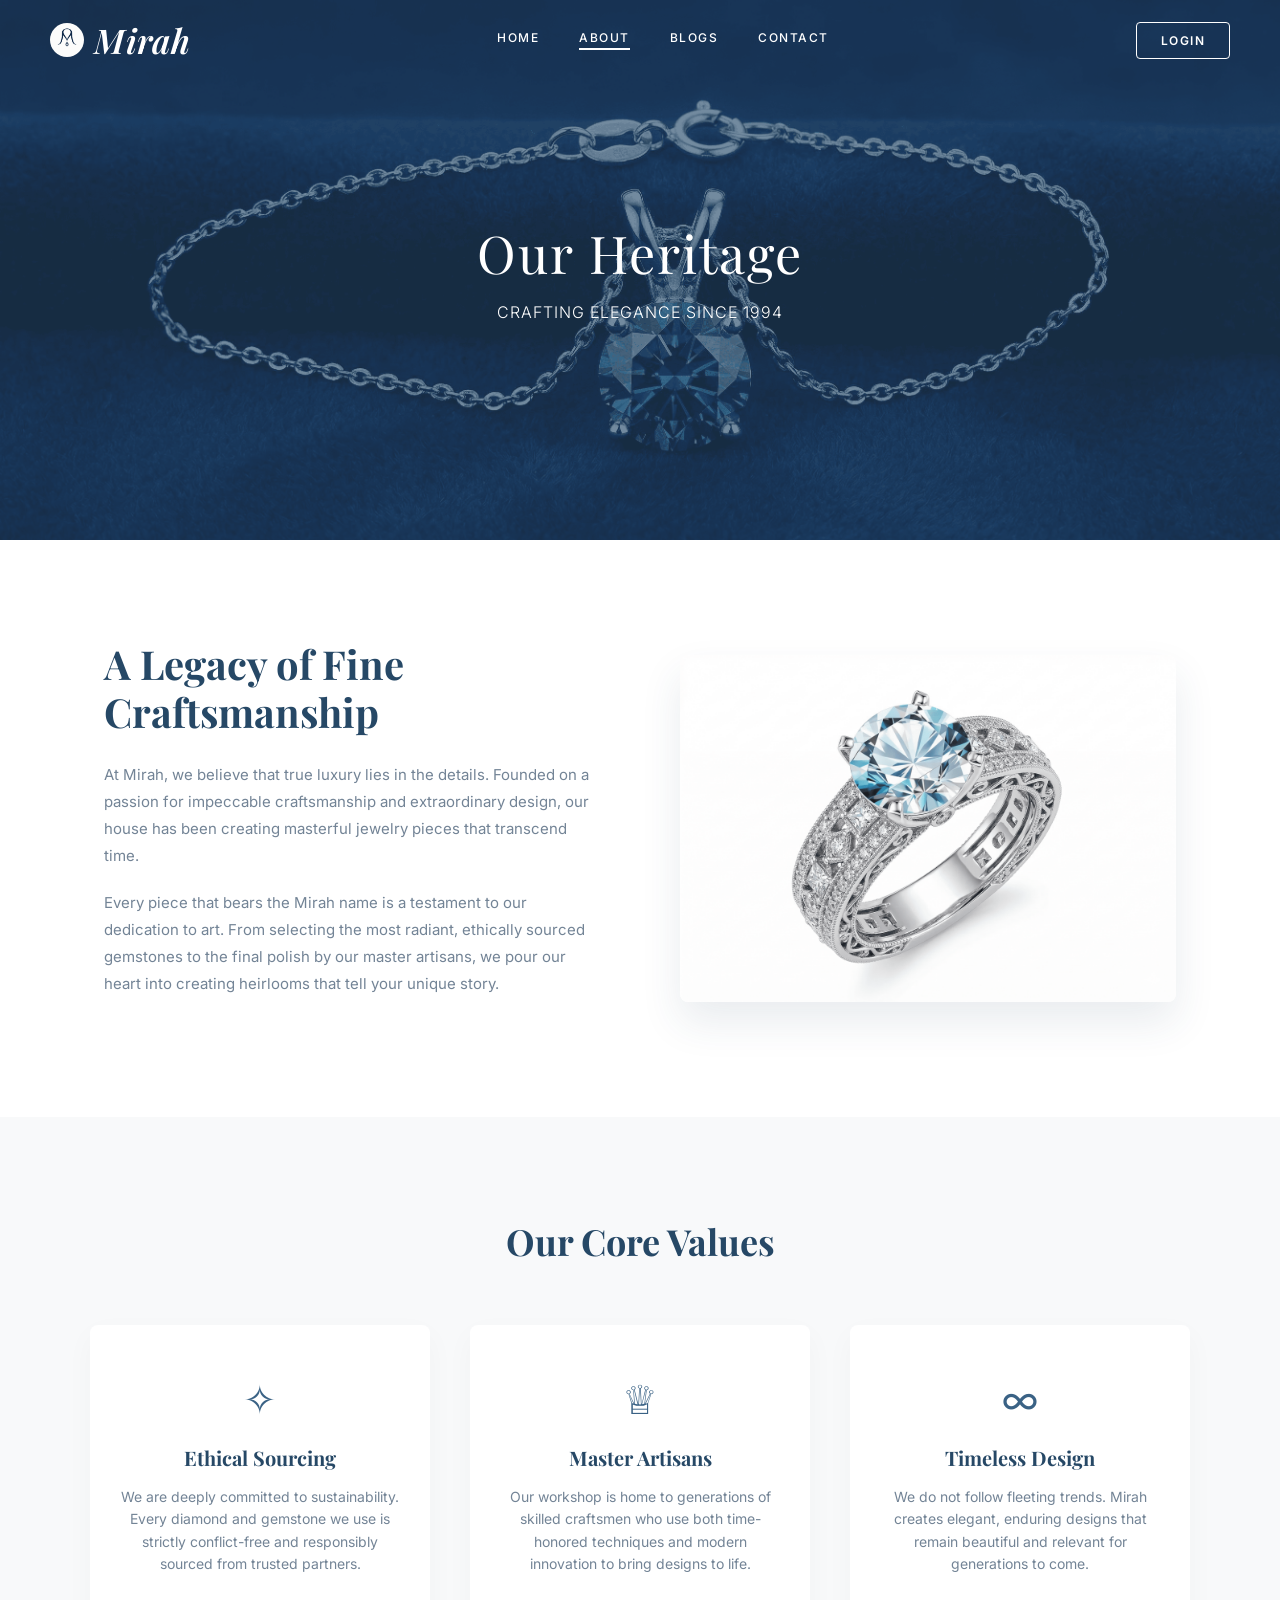
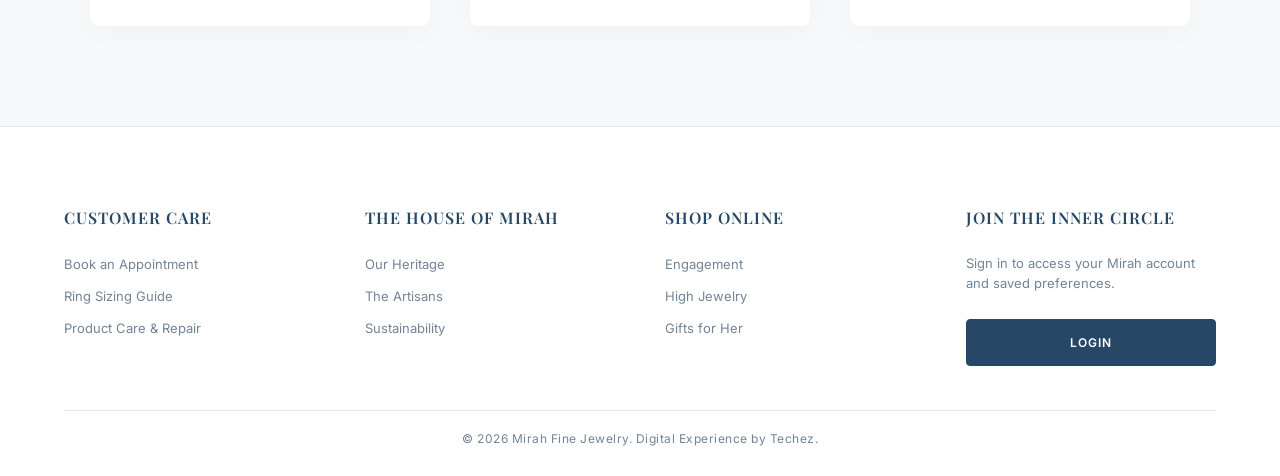
==== about.html @ d0717121 "Add files via upload" ====
<!DOCTYPE html>
<html lang="hi">
<head>
    <meta charset="UTF-8">
    <meta name="viewport" content="width=device-width, initial-scale=1.0">
    <title>About Us - Mirah Fine Jewelry</title>
    <link href="https://fonts.googleapis.com/css2?family=Playfair+Display:ital,wght@0,400;0,600;1,400;1,600&family=Inter:wght@300;400;500;600&display=swap" rel="stylesheet">
    <style>
        :root {
            --navy-blue: #264866;
            --navy-light: #3a6285; 
            --off-white: #F8F9FA;
            --pure-white: #FFFFFF;
            --text-main: #333333;
            --text-muted: #738496;
            --border-light: #E2E8F0;
            --transition-smooth: all 0.4s cubic-bezier(0.25, 1, 0.5, 1);
        }

        * { margin: 0; padding: 0; box-sizing: border-box; }
        body { font-family: 'Inter', sans-serif; background-color: var(--pure-white); color: var(--text-main); overflow-x: hidden; scroll-behavior: smooth; }
        h1, h2, h3, h4, .logo { font-family: 'Playfair Display', serif; }

        /* --- Navbar (Same as Home) --- */
        .navbar { position: absolute; top: 0; left: 0; width: 100%; padding: 15px 50px; display: flex; justify-content: space-between; align-items: center; z-index: 1000; background: transparent; color: var(--pure-white); transition: var(--transition-smooth); border-bottom: 1px solid transparent; }
        .navbar.scrolled { position: fixed; background: rgba(255, 255, 255, 0.98); color: var(--navy-blue); padding: 8px 50px; box-shadow: 0 4px 30px rgba(0, 0, 0, 0.05); backdrop-filter: blur(10px); }
        .logo { font-size: 34px; font-weight: 600; font-style: italic; letter-spacing: 0.5px; text-decoration: none; color: inherit; transition: color 0.3s; display: inline-flex; align-items: center; gap: 10px; }
        .logo-mark { width: 34px; height: 34px; object-fit: cover; border-radius: 50%; }
        .nav-links { display: flex; gap: 40px; align-items: center; }
        .nav-item { position: relative; padding: 15px 0; perspective: 1000px; }
        .nav-item > a { text-decoration: none; color: inherit; font-size: 12px; font-weight: 500; text-transform: uppercase; letter-spacing: 1.5px; display: flex; align-items: center; gap: 6px; position: relative; padding-bottom: 5px; cursor: pointer; transition: color 0.3s; }
        .nav-item > a::after { content: ''; position: absolute; bottom: 0; left: 0; width: 100%; height: 2px; background-color: currentColor; transform: scaleX(0); transform-origin: right; transition: transform 0.4s cubic-bezier(0.86, 0, 0.07, 1); }
        .nav-item:hover > a::after, .nav-item > a.active::after { transform: scaleX(1); transform-origin: left; }
        .nav-icons { display: flex; align-items: center; }
        .login-link {
            text-decoration: none;
            color: inherit;
            font-size: 12px;
            font-weight: 600;
            letter-spacing: 1.5px;
            text-transform: uppercase;
            border: 1px solid currentColor;
            padding: 10px 24px;
            border-radius: 4px;
            position: relative;
            overflow: hidden;
            z-index: 1;
            transition: color 0.25s ease;
        }
        .login-link::before {
            content: '';
            position: absolute;
            inset: 0;
            background: var(--pure-white);
            transform: scaleX(0);
            transform-origin: left;
            transition: transform 0.4s cubic-bezier(0.86, 0, 0.07, 1);
            z-index: -1;
        }
        .navbar.scrolled .login-link::before { background: var(--navy-blue); }
        .login-link:hover { color: var(--navy-blue); }
        .navbar.scrolled .login-link:hover { color: var(--pure-white); }
        .login-link:hover::before { transform: scaleX(1); }

        /* --- Inner Page Hero --- */
        .inner-hero {
            position: relative; width: 100vw; height: 60vh; background-image: url('images/hero-one.png');
            background-size: cover; background-position: center; display: flex; align-items: center; justify-content: center; text-align: center;
        }
        .inner-hero::after { content: ''; position: absolute; inset: 0; background: rgba(38, 72, 102, 0.6); z-index: 1; }
        .hero-text { position: relative; z-index: 2; color: #fff; animation: fadeUp 1s ease forwards; }
        .hero-text h1 { font-size: 52px; font-weight: 400; margin-bottom: 15px; letter-spacing: 2px; }
        .hero-text p { font-size: 16px; font-weight: 300; letter-spacing: 1px; text-transform: uppercase; }

        @keyframes fadeUp { from { opacity: 0; transform: translateY(20px); } to { opacity: 1; transform: translateY(0); } }

        /* --- About Content Section --- */
        .about-section { padding: 100px 5vw; background: var(--pure-white); display: flex; align-items: center; gap: 80px; max-width: 1200px; margin: 0 auto; }
        .about-image { flex: 1; position: relative; border-radius: 8px; overflow: hidden; box-shadow: 0 20px 40px rgba(38, 72, 102, 0.1); }
        .about-image img { width: 100%; height: auto; display: block; transition: transform 0.6s ease; }
        .about-image:hover img { transform: scale(1.05); }
        .about-text { flex: 1; }
        .about-text h2 { font-size: 40px; color: var(--navy-blue); margin-bottom: 25px; line-height: 1.2; }
        .about-text p { font-size: 15px; color: var(--text-muted); line-height: 1.8; margin-bottom: 20px; }

        /* --- Values Section --- */
        .values-section { background: var(--off-white); padding: 100px 5vw; text-align: center; }
        .values-section h2 { font-size: 36px; color: var(--navy-blue); margin-bottom: 60px; }
        .values-grid { display: grid; grid-template-columns: repeat(3, 1fr); gap: 40px; max-width: 1100px; margin: 0 auto; }
        .value-card { background: var(--pure-white); padding: 50px 30px; border-radius: 8px; box-shadow: 0 10px 30px rgba(0,0,0,0.03); transition: transform 0.3s; }
        .value-card:hover { transform: translateY(-10px); }
        .value-card h3 { font-size: 20px; color: var(--navy-blue); margin-bottom: 15px; }
        .value-card p { font-size: 14px; color: var(--text-muted); line-height: 1.6; }
        .value-icon { font-size: 40px; color: var(--navy-light); margin-bottom: 20px; }

        /* --- Footer (Same as Home) --- */
        .footer { background-color: var(--pure-white); padding: 80px 5vw 30px 5vw; color: var(--text-main); border-top: 1px solid var(--border-light); }
        .footer-inner { max-width: 1200px; margin: 0 auto; }
        .footer-grid { display: grid; grid-template-columns: repeat(4, 1fr); grid-gap: 50px; margin-bottom: 40px; }
        .footer-column h4 { font-size: 16px; font-weight: 600; margin-bottom: 25px; letter-spacing: 1px; text-transform: uppercase; color: var(--navy-blue); }
        .footer-column ul { list-style: none; }
        .footer-column ul li { margin-bottom: 12px; }
        .footer-column ul li a { text-decoration: none; color: var(--text-muted); font-size: 13px; transition: var(--transition-smooth); display: inline-block; }
        .footer-column ul li a:hover { color: var(--navy-blue); transform: translateX(5px); }
        .footer-column p { font-size: 13px; color: var(--text-muted); line-height: 1.6; margin-bottom: 25px; }
        .footer-login-btn {
            width: 100%;
            display: inline-block;
            text-align: center;
            text-decoration: none;
            color: var(--pure-white);
            background: var(--navy-blue);
            border: 1px solid var(--navy-blue);
            border-radius: 4px;
            padding: 15px;
            font-weight: 600;
            text-transform: uppercase;
            font-size: 12px;
            letter-spacing: 1px;
            position: relative;
            overflow: hidden;
            z-index: 1;
            transition: color 0.25s ease;
        }
        .footer-login-btn::before {
            content: '';
            position: absolute;
            inset: 0;
            background: var(--navy-light);
            transform: scaleX(0);
            transform-origin: left;
            transition: transform 0.4s cubic-bezier(0.86, 0, 0.07, 1);
            z-index: -1;
        }
        .footer-login-btn:hover::before { transform: scaleX(1); }
        .footer-bottom { text-align: center; margin-top: 40px; padding-top: 20px; border-top: 1px solid var(--border-light); font-size: 12px; color: var(--text-muted); letter-spacing: 0.5px; }
    </style>
</head>
<body>

    <header class="navbar" id="main-nav">
        <a href="index.html" class="logo"><img src="images/mirah-logo.png" alt="Mirah Logo" class="logo-mark"><span>Mirah</span></a>
        <nav class="nav-links">
            <div class="nav-item"><a href="index.html">HOME</a></div>
            <div class="nav-item"><a href="about.html" class="active">ABOUT</a></div>
            <div class="nav-item"><a href="blogs.html">BLOGS</a></div>
            <div class="nav-item"><a href="contact.html">CONTACT</a></div>
        </nav>
        <div class="nav-icons">
            <a href="#" class="login-link">Login</a>
        </div>
    </header>

    <div class="inner-hero">
        <div class="hero-text">
            <h1>Our Heritage</h1>
            <p>Crafting Elegance Since 1994</p>
        </div>
    </div>

    <section class="about-section">
        <div class="about-text">
            <h2>A Legacy of Fine Craftsmanship</h2>
            <p>At Mirah, we believe that true luxury lies in the details. Founded on a passion for impeccable craftsmanship and extraordinary design, our house has been creating masterful jewelry pieces that transcend time.</p>
            <p>Every piece that bears the Mirah name is a testament to our dedication to art. From selecting the most radiant, ethically sourced gemstones to the final polish by our master artisans, we pour our heart into creating heirlooms that tell your unique story.</p>
        </div>
        <div class="about-image">
            <img src="images/three.png" alt="Craftsman working on jewelry">
        </div>
    </section>

    <section class="values-section">
        <h2>Our Core Values</h2>
        <div class="values-grid">
            <div class="value-card">
                <div class="value-icon">✧</div>
                <h3>Ethical Sourcing</h3>
                <p>We are deeply committed to sustainability. Every diamond and gemstone we use is strictly conflict-free and responsibly sourced from trusted partners.</p>
            </div>
            <div class="value-card">
                <div class="value-icon">♕</div>
                <h3>Master Artisans</h3>
                <p>Our workshop is home to generations of skilled craftsmen who use both time-honored techniques and modern innovation to bring designs to life.</p>
            </div>
            <div class="value-card">
                <div class="value-icon">∞</div>
                <h3>Timeless Design</h3>
                <p>We do not follow fleeting trends. Mirah creates elegant, enduring designs that remain beautiful and relevant for generations to come.</p>
            </div>
        </div>
    </section>

    <footer class="footer">
        <div class="footer-inner">
            <div class="footer-grid">
                <div class="footer-column">
                    <h4>CUSTOMER CARE</h4>
                    <ul>
                        <li><a href="#">Book an Appointment</a></li>
                        <li><a href="#">Ring Sizing Guide</a></li>
                        <li><a href="#">Product Care & Repair</a></li>
                    </ul>
                </div>
                <div class="footer-column">
                    <h4>THE HOUSE OF MIRAH</h4>
                    <ul>
                        <li><a href="#">Our Heritage</a></li>
                        <li><a href="#">The Artisans</a></li>
                        <li><a href="#">Sustainability</a></li>
                    </ul>
                </div>
                <div class="footer-column">
                    <h4>SHOP ONLINE</h4>
                    <ul>
                        <li><a href="#">Engagement</a></li>
                        <li><a href="#">High Jewelry</a></li>
                        <li><a href="#">Gifts for Her</a></li>
                    </ul>
                </div>
                <div class="footer-column">
                    <h4>JOIN THE INNER CIRCLE</h4>
                    <p>Sign in to access your Mirah account and saved preferences.</p>
                    <a href="#" class="footer-login-btn">Login</a>
                </div>
            </div>
            <div class="footer-bottom">
                &copy; 2026 Mirah Fine Jewelry. Digital Experience by Techez.
            </div>
        </div>
    </footer>

    <script>
        window.addEventListener('scroll', () => {
            const nav = document.getElementById('main-nav');
            if (window.scrollY > 50) { nav.classList.add('scrolled'); } 
            else { nav.classList.remove('scrolled'); }
        });
    </script>
</body>
</html>
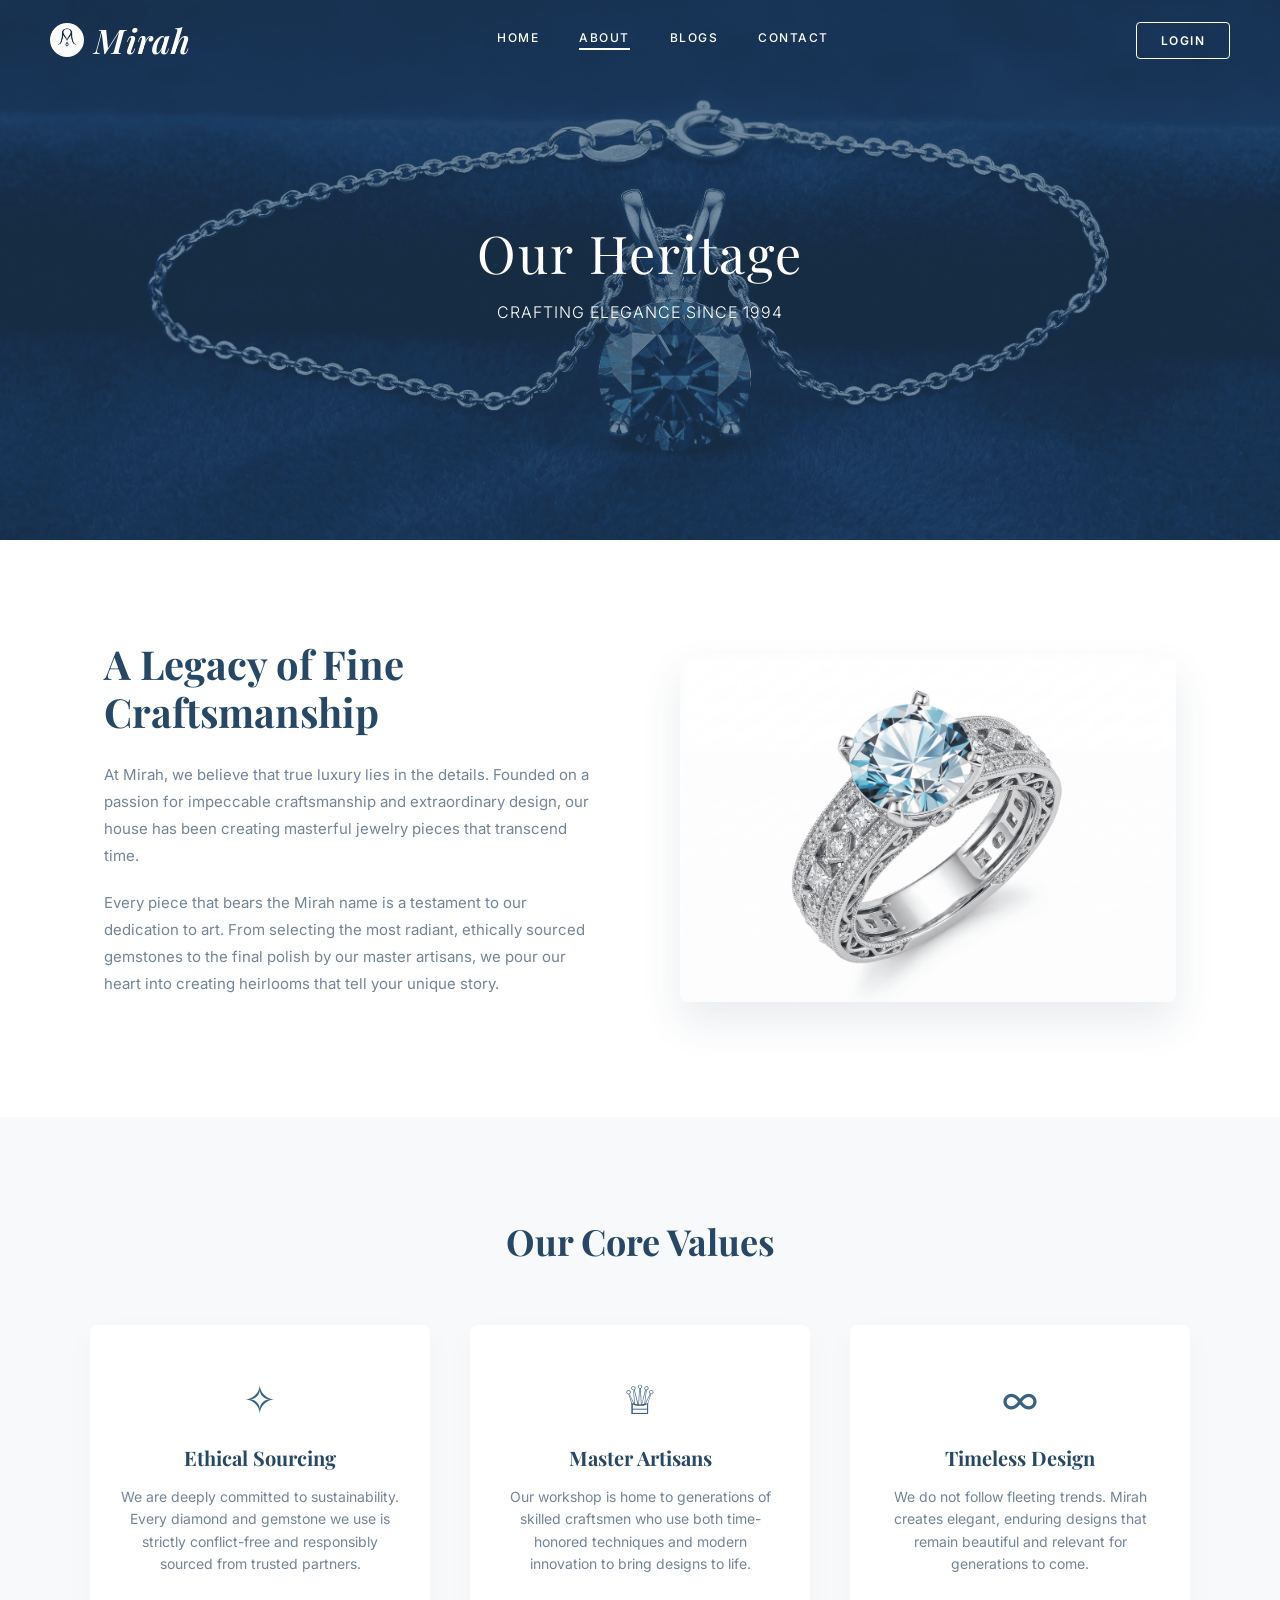
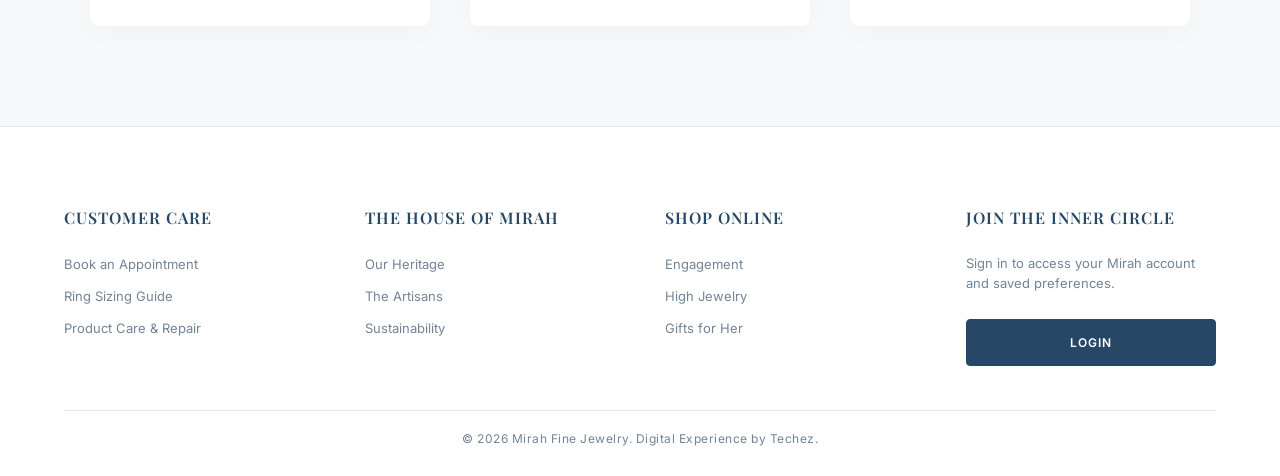
==== commit 6da11268: "Refactor about.html for improved structure and styling" ====
--- a/about.html
+++ b/about.html
@@ -24,43 +24,57 @@
         /* --- Navbar (Same as Home) --- */
         .navbar { position: absolute; top: 0; left: 0; width: 100%; padding: 15px 50px; display: flex; justify-content: space-between; align-items: center; z-index: 1000; background: transparent; color: var(--pure-white); transition: var(--transition-smooth); border-bottom: 1px solid transparent; }
         .navbar.scrolled { position: fixed; background: rgba(255, 255, 255, 0.98); color: var(--navy-blue); padding: 8px 50px; box-shadow: 0 4px 30px rgba(0, 0, 0, 0.05); backdrop-filter: blur(10px); }
-        .logo { font-size: 34px; font-weight: 600; font-style: italic; letter-spacing: 0.5px; text-decoration: none; color: inherit; transition: color 0.3s; display: inline-flex; align-items: center; gap: 10px; }
-        .logo-mark { width: 34px; height: 34px; object-fit: cover; border-radius: 50%; }
+        .logo { font-size: 34px; font-weight: 600; font-style: italic; letter-spacing: 0.5px; text-decoration: none; color: inherit; transition: color 0.3s; display: inline-flex; align-items: center; gap: 10px; }
+        .logo-mark { width: 34px; height: 34px; object-fit: cover; border-radius: 50%; }
         .nav-links { display: flex; gap: 40px; align-items: center; }
         .nav-item { position: relative; padding: 15px 0; perspective: 1000px; }
         .nav-item > a { text-decoration: none; color: inherit; font-size: 12px; font-weight: 500; text-transform: uppercase; letter-spacing: 1.5px; display: flex; align-items: center; gap: 6px; position: relative; padding-bottom: 5px; cursor: pointer; transition: color 0.3s; }
         .nav-item > a::after { content: ''; position: absolute; bottom: 0; left: 0; width: 100%; height: 2px; background-color: currentColor; transform: scaleX(0); transform-origin: right; transition: transform 0.4s cubic-bezier(0.86, 0, 0.07, 1); }
         .nav-item:hover > a::after, .nav-item > a.active::after { transform: scaleX(1); transform-origin: left; }
-        .nav-icons { display: flex; align-items: center; }
-        .login-link {
-            text-decoration: none;
-            color: inherit;
-            font-size: 12px;
-            font-weight: 600;
-            letter-spacing: 1.5px;
-            text-transform: uppercase;
-            border: 1px solid currentColor;
-            padding: 10px 24px;
-            border-radius: 4px;
-            position: relative;
-            overflow: hidden;
-            z-index: 1;
-            transition: color 0.25s ease;
-        }
-        .login-link::before {
-            content: '';
-            position: absolute;
-            inset: 0;
-            background: var(--pure-white);
-            transform: scaleX(0);
-            transform-origin: left;
-            transition: transform 0.4s cubic-bezier(0.86, 0, 0.07, 1);
-            z-index: -1;
-        }
-        .navbar.scrolled .login-link::before { background: var(--navy-blue); }
-        .login-link:hover { color: var(--navy-blue); }
-        .navbar.scrolled .login-link:hover { color: var(--pure-white); }
-        .login-link:hover::before { transform: scaleX(1); }
+        .nav-icons { display: flex; align-items: center; }
+        .menu-toggle {
+            display: none;
+            border: 1px solid currentColor;
+            background: transparent;
+            color: inherit;
+            width: 46px;
+            height: 46px;
+            border-radius: 50%;
+            align-items: center;
+            justify-content: center;
+            cursor: pointer;
+            transition: var(--transition-smooth);
+        }
+        .menu-toggle svg { width: 20px; height: 20px; }
+        .login-link {
+            text-decoration: none;
+            color: inherit;
+            font-size: 12px;
+            font-weight: 600;
+            letter-spacing: 1.5px;
+            text-transform: uppercase;
+            border: 1px solid currentColor;
+            padding: 10px 24px;
+            border-radius: 4px;
+            position: relative;
+            overflow: hidden;
+            z-index: 1;
+            transition: color 0.25s ease;
+        }
+        .login-link::before {
+            content: '';
+            position: absolute;
+            inset: 0;
+            background: var(--pure-white);
+            transform: scaleX(0);
+            transform-origin: left;
+            transition: transform 0.4s cubic-bezier(0.86, 0, 0.07, 1);
+            z-index: -1;
+        }
+        .navbar.scrolled .login-link::before { background: var(--navy-blue); }
+        .login-link:hover { color: var(--navy-blue); }
+        .navbar.scrolled .login-link:hover { color: var(--pure-white); }
+        .login-link:hover::before { transform: scaleX(1); }
 
         /* --- Inner Page Hero --- */
         .inner-hero {
@@ -103,44 +117,121 @@
         .footer-column ul li a { text-decoration: none; color: var(--text-muted); font-size: 13px; transition: var(--transition-smooth); display: inline-block; }
         .footer-column ul li a:hover { color: var(--navy-blue); transform: translateX(5px); }
         .footer-column p { font-size: 13px; color: var(--text-muted); line-height: 1.6; margin-bottom: 25px; }
-        .footer-login-btn {
-            width: 100%;
-            display: inline-block;
-            text-align: center;
-            text-decoration: none;
-            color: var(--pure-white);
-            background: var(--navy-blue);
-            border: 1px solid var(--navy-blue);
-            border-radius: 4px;
-            padding: 15px;
-            font-weight: 600;
-            text-transform: uppercase;
-            font-size: 12px;
-            letter-spacing: 1px;
-            position: relative;
-            overflow: hidden;
-            z-index: 1;
-            transition: color 0.25s ease;
-        }
-        .footer-login-btn::before {
-            content: '';
-            position: absolute;
-            inset: 0;
-            background: var(--navy-light);
-            transform: scaleX(0);
-            transform-origin: left;
-            transition: transform 0.4s cubic-bezier(0.86, 0, 0.07, 1);
-            z-index: -1;
-        }
-        .footer-login-btn:hover::before { transform: scaleX(1); }
-        .footer-bottom { text-align: center; margin-top: 40px; padding-top: 20px; border-top: 1px solid var(--border-light); font-size: 12px; color: var(--text-muted); letter-spacing: 0.5px; }
+        .footer-login-btn {
+            width: 100%;
+            display: inline-block;
+            text-align: center;
+            text-decoration: none;
+            color: var(--pure-white);
+            background: var(--navy-blue);
+            border: 1px solid var(--navy-blue);
+            border-radius: 4px;
+            padding: 15px;
+            font-weight: 600;
+            text-transform: uppercase;
+            font-size: 12px;
+            letter-spacing: 1px;
+            position: relative;
+            overflow: hidden;
+            z-index: 1;
+            transition: color 0.25s ease;
+        }
+        .footer-login-btn::before {
+            content: '';
+            position: absolute;
+            inset: 0;
+            background: var(--navy-light);
+            transform: scaleX(0);
+            transform-origin: left;
+            transition: transform 0.4s cubic-bezier(0.86, 0, 0.07, 1);
+            z-index: -1;
+        }
+        .footer-login-btn:hover::before { transform: scaleX(1); }
+        .footer-bottom { text-align: center; margin-top: 40px; padding-top: 20px; border-top: 1px solid var(--border-light); font-size: 12px; color: var(--text-muted); letter-spacing: 0.5px; }
+
+        @media (max-width: 1080px) {
+            .navbar,
+            .navbar.scrolled { padding-left: 28px; padding-right: 28px; }
+            .nav-links { gap: 24px; }
+            .about-section { gap: 48px; }
+            .values-grid { grid-template-columns: repeat(2, 1fr); }
+            .footer-grid { grid-template-columns: repeat(2, 1fr); gap: 35px; }
+        }
+
+        @media (max-width: 820px) {
+            body.menu-open { overflow: hidden; }
+            .navbar,
+            .navbar.scrolled { padding: 18px 20px; }
+            .logo { font-size: 28px; gap: 8px; }
+            .logo-mark { width: 30px; height: 30px; }
+            .menu-toggle { display: inline-flex; z-index: 1102; }
+            .nav-links {
+                position: fixed;
+                top: 0;
+                right: 0;
+                width: min(320px, 84vw);
+                height: 100vh;
+                padding: 96px 28px 32px;
+                background: rgba(255, 255, 255, 0.98);
+                color: var(--navy-blue);
+                flex-direction: column;
+                align-items: flex-start;
+                justify-content: flex-start;
+                gap: 10px;
+                box-shadow: -20px 0 40px rgba(0, 0, 0, 0.08);
+                transform: translateX(100%);
+                transition: transform 0.35s ease;
+                z-index: 1100;
+            }
+            .nav-links.open { transform: translateX(0); }
+            .nav-item { width: 100%; padding: 0; }
+            .nav-item > a { width: 100%; padding: 14px 0; font-size: 13px; }
+            .nav-icons { margin-left: auto; margin-right: 12px; }
+            .login-link { padding: 9px 18px; font-size: 11px; letter-spacing: 1.2px; }
+            .inner-hero { height: 48vh; min-height: 340px; padding: 0 20px; }
+            .hero-text h1 { font-size: 40px; }
+            .hero-text p { font-size: 14px; }
+            .about-section,
+            .values-section,
+            .footer { padding-left: 20px; padding-right: 20px; }
+            .about-section {
+                padding-top: 72px;
+                padding-bottom: 72px;
+                flex-direction: column;
+                gap: 32px;
+            }
+            .about-text,
+            .about-image { width: 100%; }
+            .about-text h2,
+            .values-section h2 { font-size: 32px; }
+            .values-section { padding-top: 72px; padding-bottom: 72px; }
+            .values-grid { grid-template-columns: 1fr; gap: 20px; }
+            .value-card { padding: 36px 24px; }
+            .footer { padding-top: 64px; }
+            .footer-grid { grid-template-columns: 1fr; gap: 28px; }
+        }
+
+        @media (max-width: 520px) {
+            .nav-icons { display: none; }
+            .navbar,
+            .navbar.scrolled { padding: 16px; }
+            .hero-text h1 { font-size: 34px; }
+            .hero-text p { font-size: 13px; }
+            .about-text h2,
+            .values-section h2 { font-size: 28px; }
+        }
     </style>
 </head>
 <body>
 
     <header class="navbar" id="main-nav">
-        <a href="index.html" class="logo"><img src="images/mirah-logo.png" alt="Mirah Logo" class="logo-mark"><span>Mirah</span></a>
-        <nav class="nav-links">
+        <a href="index.html" class="logo"><img src="images/mirah-logo.png" alt="Mirah Logo" class="logo-mark"><span>Mirah</span></a>
+        <button class="menu-toggle" id="menuToggle" aria-label="Open navigation menu" aria-expanded="false" aria-controls="primaryNav">
+            <svg viewBox="0 0 24 24" fill="none" stroke="currentColor" stroke-width="2" stroke-linecap="round">
+                <path d="M4 7h16M4 12h16M4 17h16"/>
+            </svg>
+        </button>
+        <nav class="nav-links" id="primaryNav">
             <div class="nav-item"><a href="index.html">HOME</a></div>
             <div class="nav-item"><a href="about.html" class="active">ABOUT</a></div>
             <div class="nav-item"><a href="blogs.html">BLOGS</a></div>
@@ -217,11 +308,11 @@
                         <li><a href="#">Gifts for Her</a></li>
                     </ul>
                 </div>
-                <div class="footer-column">
-                    <h4>JOIN THE INNER CIRCLE</h4>
-                    <p>Sign in to access your Mirah account and saved preferences.</p>
-                    <a href="#" class="footer-login-btn">Login</a>
-                </div>
+                <div class="footer-column">
+                    <h4>JOIN THE INNER CIRCLE</h4>
+                    <p>Sign in to access your Mirah account and saved preferences.</p>
+                    <a href="#" class="footer-login-btn">Login</a>
+                </div>
             </div>
             <div class="footer-bottom">
                 &copy; 2026 Mirah Fine Jewelry. Digital Experience by Techez.
@@ -235,6 +326,30 @@
             if (window.scrollY > 50) { nav.classList.add('scrolled'); } 
             else { nav.classList.remove('scrolled'); }
         });
+
+        const menuToggle = document.getElementById('menuToggle');
+        const primaryNav = document.getElementById('primaryNav');
+        const navLinks = primaryNav.querySelectorAll('a');
+
+        function setMenuState(isOpen) {
+            primaryNav.classList.toggle('open', isOpen);
+            document.body.classList.toggle('menu-open', isOpen);
+            menuToggle.setAttribute('aria-expanded', String(isOpen));
+            menuToggle.setAttribute('aria-label', isOpen ? 'Close navigation menu' : 'Open navigation menu');
+        }
+
+        menuToggle.addEventListener('click', () => {
+            const isOpen = !primaryNav.classList.contains('open');
+            setMenuState(isOpen);
+        });
+
+        navLinks.forEach(link => link.addEventListener('click', () => {
+            if (window.innerWidth <= 820) setMenuState(false);
+        }));
+
+        window.addEventListener('resize', () => {
+            if (window.innerWidth > 820) setMenuState(false);
+        });
     </script>
 </body>
-</html>
+</html>
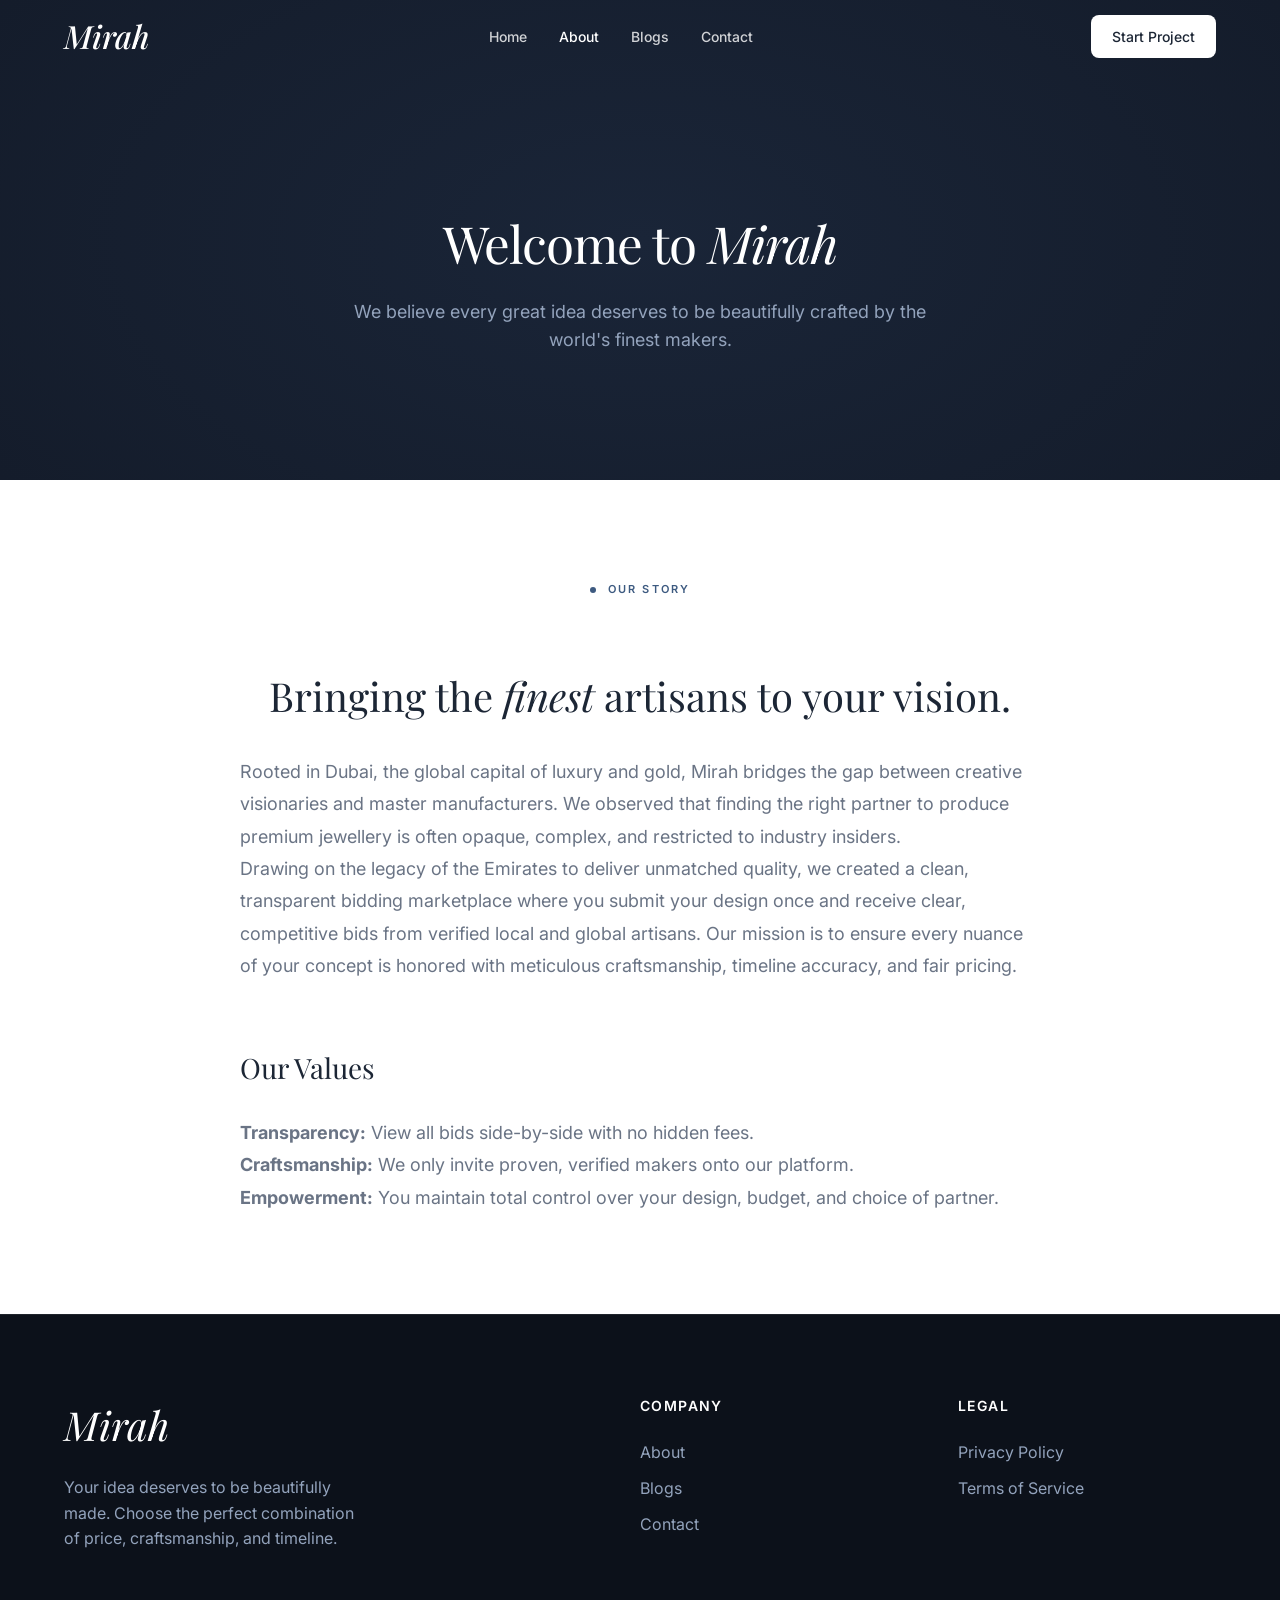
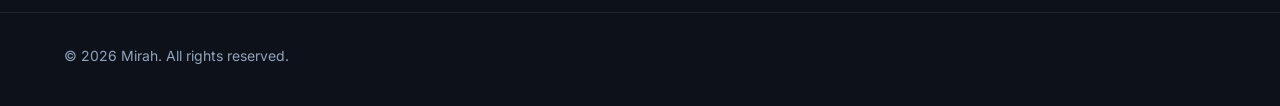
==== commit 2181deb0: "Add files via upload" ====
--- a/about.html
+++ b/about.html
@@ -1,355 +1,90 @@
-<!DOCTYPE html>
-<html lang="hi">
-<head>
-    <meta charset="UTF-8">
-    <meta name="viewport" content="width=device-width, initial-scale=1.0">
-    <title>About Us - Mirah Fine Jewelry</title>
-    <link href="https://fonts.googleapis.com/css2?family=Playfair+Display:ital,wght@0,400;0,600;1,400;1,600&family=Inter:wght@300;400;500;600&display=swap" rel="stylesheet">
-    <style>
-        :root {
-            --navy-blue: #264866;
-            --navy-light: #3a6285; 
-            --off-white: #F8F9FA;
-            --pure-white: #FFFFFF;
-            --text-main: #333333;
-            --text-muted: #738496;
-            --border-light: #E2E8F0;
-            --transition-smooth: all 0.4s cubic-bezier(0.25, 1, 0.5, 1);
-        }
-
-        * { margin: 0; padding: 0; box-sizing: border-box; }
-        body { font-family: 'Inter', sans-serif; background-color: var(--pure-white); color: var(--text-main); overflow-x: hidden; scroll-behavior: smooth; }
-        h1, h2, h3, h4, .logo { font-family: 'Playfair Display', serif; }
-
-        /* --- Navbar (Same as Home) --- */
-        .navbar { position: absolute; top: 0; left: 0; width: 100%; padding: 15px 50px; display: flex; justify-content: space-between; align-items: center; z-index: 1000; background: transparent; color: var(--pure-white); transition: var(--transition-smooth); border-bottom: 1px solid transparent; }
-        .navbar.scrolled { position: fixed; background: rgba(255, 255, 255, 0.98); color: var(--navy-blue); padding: 8px 50px; box-shadow: 0 4px 30px rgba(0, 0, 0, 0.05); backdrop-filter: blur(10px); }
-        .logo { font-size: 34px; font-weight: 600; font-style: italic; letter-spacing: 0.5px; text-decoration: none; color: inherit; transition: color 0.3s; display: inline-flex; align-items: center; gap: 10px; }
-        .logo-mark { width: 34px; height: 34px; object-fit: cover; border-radius: 50%; }
-        .nav-links { display: flex; gap: 40px; align-items: center; }
-        .nav-item { position: relative; padding: 15px 0; perspective: 1000px; }
-        .nav-item > a { text-decoration: none; color: inherit; font-size: 12px; font-weight: 500; text-transform: uppercase; letter-spacing: 1.5px; display: flex; align-items: center; gap: 6px; position: relative; padding-bottom: 5px; cursor: pointer; transition: color 0.3s; }
-        .nav-item > a::after { content: ''; position: absolute; bottom: 0; left: 0; width: 100%; height: 2px; background-color: currentColor; transform: scaleX(0); transform-origin: right; transition: transform 0.4s cubic-bezier(0.86, 0, 0.07, 1); }
-        .nav-item:hover > a::after, .nav-item > a.active::after { transform: scaleX(1); transform-origin: left; }
-        .nav-icons { display: flex; align-items: center; }
-        .menu-toggle {
-            display: none;
-            border: 1px solid currentColor;
-            background: transparent;
-            color: inherit;
-            width: 46px;
-            height: 46px;
-            border-radius: 50%;
-            align-items: center;
-            justify-content: center;
-            cursor: pointer;
-            transition: var(--transition-smooth);
-        }
-        .menu-toggle svg { width: 20px; height: 20px; }
-        .login-link {
-            text-decoration: none;
-            color: inherit;
-            font-size: 12px;
-            font-weight: 600;
-            letter-spacing: 1.5px;
-            text-transform: uppercase;
-            border: 1px solid currentColor;
-            padding: 10px 24px;
-            border-radius: 4px;
-            position: relative;
-            overflow: hidden;
-            z-index: 1;
-            transition: color 0.25s ease;
-        }
-        .login-link::before {
-            content: '';
-            position: absolute;
-            inset: 0;
-            background: var(--pure-white);
-            transform: scaleX(0);
-            transform-origin: left;
-            transition: transform 0.4s cubic-bezier(0.86, 0, 0.07, 1);
-            z-index: -1;
-        }
-        .navbar.scrolled .login-link::before { background: var(--navy-blue); }
-        .login-link:hover { color: var(--navy-blue); }
-        .navbar.scrolled .login-link:hover { color: var(--pure-white); }
-        .login-link:hover::before { transform: scaleX(1); }
-
-        /* --- Inner Page Hero --- */
-        .inner-hero {
-            position: relative; width: 100vw; height: 60vh; background-image: url('images/hero-one.png');
-            background-size: cover; background-position: center; display: flex; align-items: center; justify-content: center; text-align: center;
-        }
-        .inner-hero::after { content: ''; position: absolute; inset: 0; background: rgba(38, 72, 102, 0.6); z-index: 1; }
-        .hero-text { position: relative; z-index: 2; color: #fff; animation: fadeUp 1s ease forwards; }
-        .hero-text h1 { font-size: 52px; font-weight: 400; margin-bottom: 15px; letter-spacing: 2px; }
-        .hero-text p { font-size: 16px; font-weight: 300; letter-spacing: 1px; text-transform: uppercase; }
-
-        @keyframes fadeUp { from { opacity: 0; transform: translateY(20px); } to { opacity: 1; transform: translateY(0); } }
-
-        /* --- About Content Section --- */
-        .about-section { padding: 100px 5vw; background: var(--pure-white); display: flex; align-items: center; gap: 80px; max-width: 1200px; margin: 0 auto; }
-        .about-image { flex: 1; position: relative; border-radius: 8px; overflow: hidden; box-shadow: 0 20px 40px rgba(38, 72, 102, 0.1); }
-        .about-image img { width: 100%; height: auto; display: block; transition: transform 0.6s ease; }
-        .about-image:hover img { transform: scale(1.05); }
-        .about-text { flex: 1; }
-        .about-text h2 { font-size: 40px; color: var(--navy-blue); margin-bottom: 25px; line-height: 1.2; }
-        .about-text p { font-size: 15px; color: var(--text-muted); line-height: 1.8; margin-bottom: 20px; }
-
-        /* --- Values Section --- */
-        .values-section { background: var(--off-white); padding: 100px 5vw; text-align: center; }
-        .values-section h2 { font-size: 36px; color: var(--navy-blue); margin-bottom: 60px; }
-        .values-grid { display: grid; grid-template-columns: repeat(3, 1fr); gap: 40px; max-width: 1100px; margin: 0 auto; }
-        .value-card { background: var(--pure-white); padding: 50px 30px; border-radius: 8px; box-shadow: 0 10px 30px rgba(0,0,0,0.03); transition: transform 0.3s; }
-        .value-card:hover { transform: translateY(-10px); }
-        .value-card h3 { font-size: 20px; color: var(--navy-blue); margin-bottom: 15px; }
-        .value-card p { font-size: 14px; color: var(--text-muted); line-height: 1.6; }
-        .value-icon { font-size: 40px; color: var(--navy-light); margin-bottom: 20px; }
-
-        /* --- Footer (Same as Home) --- */
-        .footer { background-color: var(--pure-white); padding: 80px 5vw 30px 5vw; color: var(--text-main); border-top: 1px solid var(--border-light); }
-        .footer-inner { max-width: 1200px; margin: 0 auto; }
-        .footer-grid { display: grid; grid-template-columns: repeat(4, 1fr); grid-gap: 50px; margin-bottom: 40px; }
-        .footer-column h4 { font-size: 16px; font-weight: 600; margin-bottom: 25px; letter-spacing: 1px; text-transform: uppercase; color: var(--navy-blue); }
-        .footer-column ul { list-style: none; }
-        .footer-column ul li { margin-bottom: 12px; }
-        .footer-column ul li a { text-decoration: none; color: var(--text-muted); font-size: 13px; transition: var(--transition-smooth); display: inline-block; }
-        .footer-column ul li a:hover { color: var(--navy-blue); transform: translateX(5px); }
-        .footer-column p { font-size: 13px; color: var(--text-muted); line-height: 1.6; margin-bottom: 25px; }
-        .footer-login-btn {
-            width: 100%;
-            display: inline-block;
-            text-align: center;
-            text-decoration: none;
-            color: var(--pure-white);
-            background: var(--navy-blue);
-            border: 1px solid var(--navy-blue);
-            border-radius: 4px;
-            padding: 15px;
-            font-weight: 600;
-            text-transform: uppercase;
-            font-size: 12px;
-            letter-spacing: 1px;
-            position: relative;
-            overflow: hidden;
-            z-index: 1;
-            transition: color 0.25s ease;
-        }
-        .footer-login-btn::before {
-            content: '';
-            position: absolute;
-            inset: 0;
-            background: var(--navy-light);
-            transform: scaleX(0);
-            transform-origin: left;
-            transition: transform 0.4s cubic-bezier(0.86, 0, 0.07, 1);
-            z-index: -1;
-        }
-        .footer-login-btn:hover::before { transform: scaleX(1); }
-        .footer-bottom { text-align: center; margin-top: 40px; padding-top: 20px; border-top: 1px solid var(--border-light); font-size: 12px; color: var(--text-muted); letter-spacing: 0.5px; }
-
-        @media (max-width: 1080px) {
-            .navbar,
-            .navbar.scrolled { padding-left: 28px; padding-right: 28px; }
-            .nav-links { gap: 24px; }
-            .about-section { gap: 48px; }
-            .values-grid { grid-template-columns: repeat(2, 1fr); }
-            .footer-grid { grid-template-columns: repeat(2, 1fr); gap: 35px; }
-        }
-
-        @media (max-width: 820px) {
-            body.menu-open { overflow: hidden; }
-            .navbar,
-            .navbar.scrolled { padding: 18px 20px; }
-            .logo { font-size: 28px; gap: 8px; }
-            .logo-mark { width: 30px; height: 30px; }
-            .menu-toggle { display: inline-flex; z-index: 1102; }
-            .nav-links {
-                position: fixed;
-                top: 0;
-                right: 0;
-                width: min(320px, 84vw);
-                height: 100vh;
-                padding: 96px 28px 32px;
-                background: rgba(255, 255, 255, 0.98);
-                color: var(--navy-blue);
-                flex-direction: column;
-                align-items: flex-start;
-                justify-content: flex-start;
-                gap: 10px;
-                box-shadow: -20px 0 40px rgba(0, 0, 0, 0.08);
-                transform: translateX(100%);
-                transition: transform 0.35s ease;
-                z-index: 1100;
-            }
-            .nav-links.open { transform: translateX(0); }
-            .nav-item { width: 100%; padding: 0; }
-            .nav-item > a { width: 100%; padding: 14px 0; font-size: 13px; }
-            .nav-icons { margin-left: auto; margin-right: 12px; }
-            .login-link { padding: 9px 18px; font-size: 11px; letter-spacing: 1.2px; }
-            .inner-hero { height: 48vh; min-height: 340px; padding: 0 20px; }
-            .hero-text h1 { font-size: 40px; }
-            .hero-text p { font-size: 14px; }
-            .about-section,
-            .values-section,
-            .footer { padding-left: 20px; padding-right: 20px; }
-            .about-section {
-                padding-top: 72px;
-                padding-bottom: 72px;
-                flex-direction: column;
-                gap: 32px;
-            }
-            .about-text,
-            .about-image { width: 100%; }
-            .about-text h2,
-            .values-section h2 { font-size: 32px; }
-            .values-section { padding-top: 72px; padding-bottom: 72px; }
-            .values-grid { grid-template-columns: 1fr; gap: 20px; }
-            .value-card { padding: 36px 24px; }
-            .footer { padding-top: 64px; }
-            .footer-grid { grid-template-columns: 1fr; gap: 28px; }
-        }
-
-        @media (max-width: 520px) {
-            .nav-icons { display: none; }
-            .navbar,
-            .navbar.scrolled { padding: 16px; }
-            .hero-text h1 { font-size: 34px; }
-            .hero-text p { font-size: 13px; }
-            .about-text h2,
-            .values-section h2 { font-size: 28px; }
-        }
-    </style>
-</head>
-<body>
-
-    <header class="navbar" id="main-nav">
-        <a href="index.html" class="logo"><img src="images/mirah-logo.png" alt="Mirah Logo" class="logo-mark"><span>Mirah</span></a>
-        <button class="menu-toggle" id="menuToggle" aria-label="Open navigation menu" aria-expanded="false" aria-controls="primaryNav">
-            <svg viewBox="0 0 24 24" fill="none" stroke="currentColor" stroke-width="2" stroke-linecap="round">
-                <path d="M4 7h16M4 12h16M4 17h16"/>
-            </svg>
-        </button>
-        <nav class="nav-links" id="primaryNav">
-            <div class="nav-item"><a href="index.html">HOME</a></div>
-            <div class="nav-item"><a href="about.html" class="active">ABOUT</a></div>
-            <div class="nav-item"><a href="blogs.html">BLOGS</a></div>
-            <div class="nav-item"><a href="contact.html">CONTACT</a></div>
-        </nav>
-        <div class="nav-icons">
-            <a href="#" class="login-link">Login</a>
-        </div>
-    </header>
-
-    <div class="inner-hero">
-        <div class="hero-text">
-            <h1>Our Heritage</h1>
-            <p>Crafting Elegance Since 1994</p>
-        </div>
-    </div>
-
-    <section class="about-section">
-        <div class="about-text">
-            <h2>A Legacy of Fine Craftsmanship</h2>
-            <p>At Mirah, we believe that true luxury lies in the details. Founded on a passion for impeccable craftsmanship and extraordinary design, our house has been creating masterful jewelry pieces that transcend time.</p>
-            <p>Every piece that bears the Mirah name is a testament to our dedication to art. From selecting the most radiant, ethically sourced gemstones to the final polish by our master artisans, we pour our heart into creating heirlooms that tell your unique story.</p>
-        </div>
-        <div class="about-image">
-            <img src="images/three.png" alt="Craftsman working on jewelry">
-        </div>
-    </section>
-
-    <section class="values-section">
-        <h2>Our Core Values</h2>
-        <div class="values-grid">
-            <div class="value-card">
-                <div class="value-icon">✧</div>
-                <h3>Ethical Sourcing</h3>
-                <p>We are deeply committed to sustainability. Every diamond and gemstone we use is strictly conflict-free and responsibly sourced from trusted partners.</p>
-            </div>
-            <div class="value-card">
-                <div class="value-icon">♕</div>
-                <h3>Master Artisans</h3>
-                <p>Our workshop is home to generations of skilled craftsmen who use both time-honored techniques and modern innovation to bring designs to life.</p>
-            </div>
-            <div class="value-card">
-                <div class="value-icon">∞</div>
-                <h3>Timeless Design</h3>
-                <p>We do not follow fleeting trends. Mirah creates elegant, enduring designs that remain beautiful and relevant for generations to come.</p>
-            </div>
-        </div>
-    </section>
-
-    <footer class="footer">
-        <div class="footer-inner">
-            <div class="footer-grid">
-                <div class="footer-column">
-                    <h4>CUSTOMER CARE</h4>
-                    <ul>
-                        <li><a href="#">Book an Appointment</a></li>
-                        <li><a href="#">Ring Sizing Guide</a></li>
-                        <li><a href="#">Product Care & Repair</a></li>
-                    </ul>
-                </div>
-                <div class="footer-column">
-                    <h4>THE HOUSE OF MIRAH</h4>
-                    <ul>
-                        <li><a href="#">Our Heritage</a></li>
-                        <li><a href="#">The Artisans</a></li>
-                        <li><a href="#">Sustainability</a></li>
-                    </ul>
-                </div>
-                <div class="footer-column">
-                    <h4>SHOP ONLINE</h4>
-                    <ul>
-                        <li><a href="#">Engagement</a></li>
-                        <li><a href="#">High Jewelry</a></li>
-                        <li><a href="#">Gifts for Her</a></li>
-                    </ul>
-                </div>
-                <div class="footer-column">
-                    <h4>JOIN THE INNER CIRCLE</h4>
-                    <p>Sign in to access your Mirah account and saved preferences.</p>
-                    <a href="#" class="footer-login-btn">Login</a>
-                </div>
-            </div>
-            <div class="footer-bottom">
-                &copy; 2026 Mirah Fine Jewelry. Digital Experience by Techez.
-            </div>
-        </div>
-    </footer>
-
-    <script>
-        window.addEventListener('scroll', () => {
-            const nav = document.getElementById('main-nav');
-            if (window.scrollY > 50) { nav.classList.add('scrolled'); } 
-            else { nav.classList.remove('scrolled'); }
-        });
-
-        const menuToggle = document.getElementById('menuToggle');
-        const primaryNav = document.getElementById('primaryNav');
-        const navLinks = primaryNav.querySelectorAll('a');
-
-        function setMenuState(isOpen) {
-            primaryNav.classList.toggle('open', isOpen);
-            document.body.classList.toggle('menu-open', isOpen);
-            menuToggle.setAttribute('aria-expanded', String(isOpen));
-            menuToggle.setAttribute('aria-label', isOpen ? 'Close navigation menu' : 'Open navigation menu');
-        }
-
-        menuToggle.addEventListener('click', () => {
-            const isOpen = !primaryNav.classList.contains('open');
-            setMenuState(isOpen);
-        });
-
-        navLinks.forEach(link => link.addEventListener('click', () => {
-            if (window.innerWidth <= 820) setMenuState(false);
-        }));
-
-        window.addEventListener('resize', () => {
-            if (window.innerWidth > 820) setMenuState(false);
-        });
-    </script>
-</body>
-</html>
+<!DOCTYPE html>
+<html lang="en">
+<head>
+    <meta charset="UTF-8">
+    <meta name="viewport" content="width=device-width, initial-scale=1.0">
+    <title>About Us - Mirah</title>
+    <link rel="preconnect" href="https://fonts.googleapis.com">
+    <link rel="preconnect" href="https://fonts.gstatic.com" crossorigin>
+    <link href="https://fonts.googleapis.com/css2?family=Inter:wght@300;400;500;600&family=Playfair+Display:ital,wght@0,400;0,500;0,600;1,400;1,500&display=swap" rel="stylesheet">
+    <link rel="stylesheet" href="style.css">
+</head>
+<body>
+
+    <!-- Navbar -->
+    <nav class="navbar">
+        <div class="container navbar-container">
+            <a href="index.html" class="navbar-brand">Mirah</a>
+            <div class="navbar-links">
+                <a href="index.html" class="nav-link">Home</a>
+                <a href="about.html" class="nav-link" style="opacity:1;">About</a>
+                <a href="blogs.html" class="nav-link">Blogs</a>
+                <a href="contact.html" class="nav-link">Contact</a>
+            </div>
+            <div class="navbar-action" style="display: flex; align-items: center;">
+                <a href="#" class="btn btn-primary" style="padding: 10px 20px; font-size: 14px;">Start Project</a>
+                <button class="mobile-menu-toggle" aria-label="Toggle menu" style="display:none; background:transparent; border:none; color:var(--text-light); cursor:pointer; padding:8px; margin-left:16px;">
+                    <svg width="24" height="24" viewBox="0 0 24 24" fill="none" stroke="currentColor" stroke-width="2">
+                        <line x1="3" y1="12" x2="21" y2="12"></line>
+                        <line x1="3" y1="6" x2="21" y2="6"></line>
+                        <line x1="3" y1="18" x2="21" y2="18"></line>
+                    </svg>
+                </button>
+            </div>
+        </div>
+    </nav>
+
+    <!-- Page Hero -->
+    <section class="page-hero">
+        <div class="container hero-content">
+            <h1 class="page-title">Welcome to <i>Mirah</i></h1>
+            <p class="page-subtitle">We believe every great idea deserves to be beautifully crafted by the world's finest makers.</p>
+        </div>
+    </section>
+
+    <!-- About Content -->
+    <section class="content-section">
+        <div class="container">
+            <div class="about-content">
+                <div class="label-badge justify-center" style="display:flex; margin-bottom: 20px;">
+                    <span class="dot"></span> OUR STORY
+                </div>
+                <h2 style="text-align: center;">Bringing the <i>finest</i> artisans to your vision.</h2>
+                <p>Rooted in Dubai, the global capital of luxury and gold, Mirah bridges the gap between creative visionaries and master manufacturers. We observed that finding the right partner to produce premium jewellery is often opaque, complex, and restricted to industry insiders.</p>
+                <p>Drawing on the legacy of the Emirates to deliver unmatched quality, we created a clean, transparent bidding marketplace where you submit your design once and receive clear, competitive bids from verified local and global artisans. Our mission is to ensure every nuance of your concept is honored with meticulous craftsmanship, timeline accuracy, and fair pricing.</p>
+                
+                <h3>Our Values</h3>
+                <p><strong>Transparency:</strong> View all bids side-by-side with no hidden fees.<br>
+                <strong>Craftsmanship:</strong> We only invite proven, verified makers onto our platform.<br>
+                <strong>Empowerment:</strong> You maintain total control over your design, budget, and choice of partner.</p>
+            </div>
+        </div>
+    </section>
+
+    <!-- Footer -->
+    <footer class="footer">
+        <div class="container footer-container">
+            <div class="footer-brand-col">
+                <a href="index.html" class="footer-brand">Mirah</a>
+                <p class="footer-desc">Your idea deserves to be beautifully made. Choose the perfect combination of price, craftsmanship, and timeline.</p>
+            </div>
+            <div class="footer-links-col">
+                <h4 class="footer-heading">Company</h4>
+                <a href="about.html" class="footer-link">About</a>
+                <a href="blogs.html" class="footer-link">Blogs</a>
+                <a href="contact.html" class="footer-link">Contact</a>
+            </div>
+            <div class="footer-links-col">
+                <h4 class="footer-heading">Legal</h4>
+                <a href="#" class="footer-link">Privacy Policy</a>
+                <a href="#" class="footer-link">Terms of Service</a>
+            </div>
+        </div>
+        <div class="container footer-bottom">
+            <p>&copy; 2026 Mirah. All rights reserved.</p>
+        </div>
+    </footer>
+
+    <script src="script.js"></script>
+</body>
+</html>
--- a/style.css
+++ b/style.css
@@ -0,0 +1,1211 @@
+/* Global Variables & Resets */
+:root {
+    --bg-dark: #121826;
+    --bg-dark-center: #1a2538;
+    --bg-dark-gradient: radial-gradient(100% 150% at 50% 50%, #1a2538 0%, #101622 100%);
+    --bg-darker: #0c111a;
+    --bg-light: #ffffff;
+    --bg-card: #f8f9fa;
+    
+    --text-light: #ffffff;
+    --text-dark: #1c2635;
+    --text-muted-dark: #93a3bc;
+    --text-muted-light: #6a7485;
+    
+    --accent-blue: #3d5a80;
+    --accent-green: #34d399;
+    --accent-green-bg: #ecfdf5;
+    
+    --border-dark: rgba(255, 255, 255, 0.08);
+    --border-light: rgba(0, 0, 0, 0.08);
+    
+    --font-serif: 'Playfair Display', serif;
+    --font-sans: 'Inter', sans-serif;
+    
+    --transition: all 0.3s cubic-bezier(0.4, 0, 0.2, 1);
+}
+
+* {
+    margin: 0;
+    padding: 0;
+    box-sizing: border-box;
+}
+
+body {
+    font-family: var(--font-sans);
+    color: var(--text-dark);
+    background-color: var(--bg-light);
+    line-height: 1.5;
+    font-size: 16px;
+    -webkit-font-smoothing: antialiased;
+    -moz-osx-font-smoothing: grayscale;
+}
+
+.container {
+    max-width: 1280px;
+    margin: 0 auto;
+    padding: 0 5%;
+}
+
+.mt-32 { margin-top: 32px; }
+
+h1, h2, h3, h4, h5, h6 {
+    font-family: var(--font-serif);
+    font-weight: 400;
+}
+
+h1 i, h2 i, h3 i {
+    font-style: italic;
+    color: inherit;
+    font-weight: 300;
+}
+
+/* Typography styles */
+.text-dark { color: var(--text-dark); }
+.text-light { color: var(--text-light); }
+
+/* Buttons */
+.btn {
+    display: inline-flex;
+    align-items: center;
+    justify-content: center;
+    padding: 14px 28px;
+    border-radius: 8px;
+    font-weight: 500;
+    font-size: 15px;
+    text-decoration: none;
+    transition: var(--transition);
+    cursor: pointer;
+    font-family: var(--font-sans);
+    border: 1px solid transparent;
+    position: relative;
+    overflow: hidden;
+    z-index: 1;
+}
+
+.btn::after {
+    content: '';
+    position: absolute;
+    top: 0;
+    left: -100%;
+    width: 100%;
+    height: 100%;
+    background: linear-gradient(90deg, transparent, rgba(255,255,255,0.2), transparent);
+    transition: left 0.5s ease;
+    z-index: -1;
+}
+
+.btn:hover::after {
+    left: 100%;
+}
+
+.btn-primary::after {
+    background: linear-gradient(90deg, transparent, rgba(0,0,0,0.1), transparent);
+}
+
+.btn-primary {
+    background: var(--bg-light);
+    color: var(--text-dark);
+}
+.btn-primary:hover {
+    background: #f1f3f5;
+    box-shadow: 0 4px 12px rgba(255,255,255,0.15);
+}
+
+.btn-outline-light {
+    background: transparent;
+    color: var(--bg-light);
+    border: 1px solid rgba(255,255,255,0.25);
+}
+.btn-outline-light:hover {
+    background: rgba(255,255,255,0.05);
+    border-color: rgba(255,255,255,0.5);
+}
+
+.btn-dark {
+    background: #1c2635;
+    color: var(--bg-light);
+}
+.btn-dark:hover {
+    background: #101622;
+    box-shadow: 0 4px 12px rgba(28,38,53,0.2);
+}
+
+.btn-outline-dark {
+    background: transparent;
+    color: var(--text-dark);
+    border: 1px solid var(--border-light);
+}
+.btn-outline-dark:hover {
+    border-color: rgba(0,0,0,0.3);
+    background: rgba(0,0,0,0.02);
+}
+
+.button-group {
+    display: flex;
+    gap: 16px;
+    flex-wrap: wrap;
+}
+.justify-center {
+    justify-content: center;
+}
+
+/* =========================================
+   Hero Section
+   ========================================= */
+.hero-section {
+    background: var(--bg-dark-gradient);
+    min-height: 100vh;
+    display: flex;
+    align-items: center;
+    justify-content: center;
+    text-align: center;
+    padding: 100px 0;
+    position: relative;
+    overflow: hidden;
+}
+
+.hero-content {
+    position: relative;
+    z-index: 2;
+    animation: fadeIn 1s ease-out;
+}
+
+.hero-title {
+    color: var(--text-light);
+    font-size: clamp(2.5rem, 5vw, 4rem);
+    line-height: 1.15;
+    margin-bottom: 24px;
+    letter-spacing: -0.02em;
+}
+
+.hero-subtitle {
+    color: var(--text-muted-dark);
+    font-size: clamp(1rem, 1.5vw, 1.125rem);
+    line-height: 1.6;
+    max-width: 600px;
+    margin: 0 auto;
+    font-weight: 300;
+}
+
+/* =========================================
+   Split Section
+   ========================================= */
+.split-section {
+    background-color: var(--bg-light);
+    padding: 120px 0;
+}
+
+.split-container {
+    display: grid;
+    grid-template-columns: 1fr 1fr;
+    gap: 60px;
+    align-items: center;
+}
+
+.label-badge {
+    display: inline-flex;
+    align-items: center;
+    gap: 12px;
+    color: var(--accent-blue);
+    font-size: 11px;
+    font-weight: 600;
+    letter-spacing: 0.2em;
+    margin-bottom: 32px;
+}
+
+.label-badge .dot {
+    width: 6px;
+    height: 6px;
+    background-color: var(--accent-blue);
+    border-radius: 50%;
+}
+
+.split-left .section-title {
+    font-size: clamp(3rem, 5vw, 4.5rem);
+    line-height: 1.1;
+    color: var(--text-dark);
+    margin-bottom: 32px;
+    letter-spacing: -0.02em;
+}
+
+.split-left .section-desc {
+    color: var(--text-muted-light);
+    font-size: 1.125rem;
+    line-height: 1.7;
+    max-width: 90%;
+    margin-bottom: 40px;
+}
+
+/* Mockup UI */
+.mockup-wrapper {
+    position: relative;
+    max-width: 440px;
+    margin: 0 auto;
+}
+
+.app-mockup {
+    background: var(--bg-light);
+    border: 1px solid rgba(0,0,0,0.06);
+    border-radius: 20px;
+    box-shadow: 0 30px 60px rgba(0,0,0,0.05),
+                0 0 0 10px rgba(0,0,0,0.01);
+    padding: 24px;
+    position: relative;
+    z-index: 1;
+}
+
+.mockup-header {
+    display: flex;
+    justify-content: space-between;
+    align-items: center;
+    margin-bottom: 20px;
+}
+
+.mockup-title {
+    font-size: 13px;
+    font-weight: 600;
+    letter-spacing: 0.05em;
+    color: var(--text-dark);
+}
+
+.badge-success {
+    background: var(--accent-green-bg);
+    color: var(--accent-green);
+    padding: 6px 12px;
+    border-radius: 100px;
+    font-size: 12px;
+    font-weight: 600;
+}
+
+.mockup-image-placeholder {
+    background: #f1f4f8;
+    border-radius: 12px;
+    height: 240px;
+    display: flex;
+    align-items: center;
+    justify-content: center;
+    margin-bottom: 24px;
+}
+
+.mockup-info {
+    display: flex;
+    justify-content: space-between;
+    align-items: flex-end;
+    margin-bottom: 32px;
+}
+
+.mockup-item-title {
+    font-size: 1.5rem;
+    color: var(--text-dark);
+}
+
+.mockup-price {
+    text-align: right;
+    display: flex;
+    flex-direction: column;
+}
+
+.mockup-price .from-text {
+    font-size: 11px;
+    color: var(--text-muted-light);
+    text-transform: uppercase;
+}
+
+.mockup-price .price-value {
+    font-size: 1.125rem;
+    font-weight: 600;
+    color: var(--text-dark);
+}
+
+.mockup-bids-label {
+    font-size: 11px;
+    color: var(--text-muted-light);
+    font-weight: 600;
+    letter-spacing: 0.1em;
+    margin-bottom: 12px;
+}
+
+.bid-list {
+    display: flex;
+    flex-direction: column;
+    gap: 12px;
+    overflow: hidden;
+    position: relative;
+}
+
+.bid-list::after {
+    content: '';
+    position: absolute;
+    bottom: 0;
+    left: 0;
+    right: 0;
+    height: 40px;
+    background: linear-gradient(to top, var(--bg-light), transparent);
+    pointer-events: none;
+}
+
+.bid-card {
+    background: #fafafb;
+    border: 1px solid rgba(0,0,0,0.05);
+    border-radius: 12px;
+    padding: 16px;
+    display: flex;
+    justify-content: space-between;
+    align-items: center;
+    transition: var(--transition);
+    cursor: pointer;
+}
+
+.bid-card:hover {
+    background: #f0f2f5;
+}
+
+.bid-card.selected {
+    background: #f4f6fa;
+    border-color: rgba(28,38,53,0.1);
+}
+
+.bid-details {
+    display: flex;
+    flex-direction: column;
+    gap: 4px;
+}
+
+.bid-maker {
+    font-size: 14px;
+    font-weight: 600;
+    color: var(--text-dark);
+}
+
+.bid-meta {
+    font-size: 12px;
+    color: var(--text-muted-light);
+}
+
+.bid-action {
+    display: flex;
+    align-items: center;
+    gap: 16px;
+}
+
+.bid-price {
+    font-size: 14px;
+    font-weight: 600;
+}
+
+.opaque-0 { opacity: 0; }
+
+.radio-btn {
+    width: 20px;
+    height: 20px;
+    border-radius: 50%;
+    border: 1.5px solid #d1d5db;
+    display: flex;
+    align-items: center;
+    justify-content: center;
+}
+
+.radio-btn.active {
+    border-color: var(--text-dark);
+}
+
+.radio-inner {
+    width: 10px;
+    height: 10px;
+    background: var(--text-dark);
+    border-radius: 50%;
+}
+
+.floating-popover {
+    position: absolute;
+    bottom: -20px;
+    right: -40px;
+    background: var(--bg-light);
+    border-radius: 12px;
+    padding: 20px 24px;
+    box-shadow: 0 20px 40px rgba(0,0,0,0.08);
+    z-index: 2;
+    animation: float 6s ease-in-out infinite;
+    min-width: 180px;
+}
+
+.popover-label {
+    font-size: 10px;
+    font-weight: 600;
+    letter-spacing: 0.1em;
+    color: var(--text-muted-light);
+    margin-bottom: 4px;
+}
+
+.popover-value {
+    font-family: var(--font-serif);
+    font-size: 2.5rem;
+    color: var(--text-dark);
+    line-height: 1;
+    margin-bottom: 4px;
+}
+
+.popover-sub {
+    font-size: 12px;
+    color: var(--text-muted-light);
+}
+
+/* =========================================
+   Process Section
+   ========================================= */
+.process-section {
+    background-color: var(--bg-darker);
+    color: var(--text-light);
+    padding: 120px 0;
+    position: relative;
+}
+
+.process-container {
+    border-top: 1px solid var(--border-dark);
+    padding-top: 80px;
+}
+
+.process-header {
+    display: flex;
+    justify-content: space-between;
+    align-items: flex-start;
+    margin-bottom: 80px;
+}
+
+.process-title-area {
+    max-width: 500px;
+}
+
+.nav-label {
+    font-size: 11px;
+    font-weight: 600;
+    letter-spacing: 0.2em;
+    color: var(--text-muted-dark);
+    margin-bottom: 24px;
+}
+
+.process-title {
+    font-size: clamp(2.5rem, 4vw, 3.5rem);
+    line-height: 1.1;
+    color: var(--text-light);
+}
+
+.process-desc-area {
+    max-width: 400px;
+    padding-top: 40px;
+}
+
+.process-desc-area p {
+    color: var(--text-muted-dark);
+    font-size: 1.125rem;
+    line-height: 1.6;
+}
+
+.process-grid {
+    display: grid;
+    grid-template-columns: repeat(4, 1fr);
+    /* Adding border between columns */
+    border: 1px solid var(--border-dark);
+}
+
+.process-col {
+    padding: 40px;
+    position: relative;
+    border-right: 1px solid var(--border-dark);
+    transition: background 0.3s ease;
+}
+
+.process-col:last-child {
+    border-right: none;
+}
+
+.process-col:hover {
+    background: rgba(255,255,255,0.02);
+}
+
+.step-num {
+    font-family: var(--font-serif);
+    font-size: 2.5rem;
+    color: rgba(255,255,255,0.1);
+    margin-bottom: 40px;
+}
+
+.step-icon {
+    color: var(--text-muted-dark);
+    margin-bottom: 32px;
+}
+
+.step-title {
+    font-size: 1.5rem;
+    color: var(--text-light);
+    margin-bottom: 20px;
+    line-height: 1.3;
+}
+
+.step-desc {
+    color: var(--text-muted-dark);
+    font-size: 15px;
+    line-height: 1.6;
+}
+
+/* Animations */
+@keyframes fadeIn {
+    from { opacity: 0; transform: translateY(20px); }
+    to { opacity: 1; transform: translateY(0); }
+}
+
+@keyframes float {
+    0% { transform: translateY(0px); }
+    50% { transform: translateY(-10px); }
+    100% { transform: translateY(0px); }
+}
+
+/* =========================================
+   Responsive Design
+   ========================================= */
+@media (max-width: 1024px) {
+    .split-container {
+        gap: 40px;
+    }
+    
+    .floating-popover {
+        right: -20px;
+    }
+
+    .process-grid {
+        grid-template-columns: repeat(2, 1fr);
+    }
+    
+    .process-col:nth-child(2) {
+        border-right: none;
+    }
+    
+    .process-col:nth-child(1), .process-col:nth-child(2) {
+        border-bottom: 1px solid var(--border-dark);
+    }
+}
+
+@media (max-width: 768px) {
+    .split-container {
+        grid-template-columns: 1fr;
+    }
+    
+    .split-left {
+        text-align: center;
+        display: flex;
+        flex-direction: column;
+        align-items: center;
+    }
+    
+    .split-left .section-desc {
+        max-width: 100%;
+    }
+    
+    .process-header {
+        flex-direction: column;
+        gap: 30px;
+    }
+    
+    .process-desc-area {
+        padding-top: 0;
+    }
+}
+
+@media (max-width: 640px) {
+    .process-grid {
+        grid-template-columns: 1fr;
+    }
+    
+    .process-col {
+        border-right: none !important;
+        border-bottom: 1px solid var(--border-dark);
+    }
+    
+    .process-col:last-child {
+        border-bottom: none;
+    }
+    
+    .floating-popover {
+        right: 10px;
+        bottom: -30px;
+    }
+}
+
+/* =========================================
+   Navbar & Footer
+   ========================================= */
+.navbar {
+    position: fixed;
+    top: 0;
+    left: 0;
+    width: 100%;
+    padding: 12px 0;
+    z-index: 1000;
+    border-bottom: 1px solid transparent;
+    transform: translateY(0);
+    transition: transform 0.4s ease, background 0.4s ease, border-color 0.4s ease;
+}
+
+.navbar.scrolled {
+    background: rgba(18, 24, 38, 0.95);
+    backdrop-filter: blur(10px);
+    border-bottom: 1px solid rgba(255,255,255,0.05);
+}
+
+.navbar-container {
+    display: flex;
+    justify-content: space-between;
+    align-items: center;
+}
+
+.navbar-brand {
+    font-family: var(--font-serif);
+    font-size: 2rem;
+    font-weight: 500;
+    color: var(--text-light);
+    text-decoration: none;
+    font-style: italic;
+}
+
+.navbar-links {
+    display: flex;
+    gap: 32px;
+}
+
+.nav-link {
+    color: var(--text-light);
+    text-decoration: none;
+    font-size: 14px;
+    font-weight: 500;
+    opacity: 0.8;
+    transition: opacity 0.3s ease;
+}
+
+.nav-link:hover {
+    opacity: 1;
+}
+
+.footer {
+    background-color: var(--bg-darker);
+    color: var(--text-light);
+    padding: 80px 0 40px;
+    border-top: 1px solid var(--border-dark);
+}
+
+.footer-container {
+    display: grid;
+    grid-template-columns: 2fr 1fr 1fr;
+    gap: 60px;
+    margin-bottom: 60px;
+}
+
+.footer-brand {
+    font-family: var(--font-serif);
+    font-size: 2.5rem;
+    font-style: italic;
+    color: var(--text-light);
+    text-decoration: none;
+    display: block;
+    margin-bottom: 20px;
+}
+
+.footer-desc {
+    color: var(--text-muted-dark);
+    line-height: 1.6;
+    max-width: 300px;
+}
+
+.footer-heading {
+    font-family: var(--font-sans);
+    font-size: 14px;
+    font-weight: 600;
+    letter-spacing: 0.1em;
+    text-transform: uppercase;
+    color: var(--text-light);
+    margin-bottom: 24px;
+}
+
+.footer-link {
+    display: block;
+    color: var(--text-muted-dark);
+    text-decoration: none;
+    margin-bottom: 12px;
+    transition: color 0.3s ease;
+}
+
+.footer-link:hover {
+    color: var(--text-light);
+}
+
+.footer-bottom {
+    border-top: 1px solid var(--border-dark);
+    padding-top: 32px;
+    display: flex;
+    justify-content: space-between;
+    align-items: center;
+    color: var(--text-muted-dark);
+    font-size: 14px;
+}
+
+/* Page Headers (About, Blogs, Contact) */
+.page-hero {
+    background: var(--bg-dark-gradient);
+    min-height: 480px;
+    display: flex;
+    align-items: center;
+    justify-content: center;
+    text-align: center;
+    padding: 140px 0 60px;
+    position: relative;
+}
+
+.page-title {
+    color: var(--text-light);
+    font-size: clamp(2.5rem, 4vw, 3.5rem);
+    margin-bottom: 16px;
+    letter-spacing: -0.02em;
+}
+
+.page-subtitle {
+    color: var(--text-muted-dark);
+    font-size: 1.125rem;
+    max-width: 600px;
+    margin: 0 auto;
+    line-height: 1.6;
+}
+
+.content-section {
+    padding: 100px 0;
+    background: var(--bg-light);
+}
+
+.about-content {
+    max-width: 800px;
+    margin: 0 auto;
+    font-size: 1.125rem;
+    color: var(--text-muted-light);
+    line-height: 1.8;
+}
+
+.about-content h2, .about-content h3 {
+    color: var(--text-dark);
+    margin: 60px 0 24px;
+    font-family: var(--font-serif);
+}
+
+.about-content h2 { font-size: 2.5rem; }
+.about-content h3 { font-size: 1.75rem; }
+
+.blog-grid {
+    display: grid;
+    grid-template-columns: repeat(3, 1fr);
+    gap: 30px;
+}
+
+.blog-card {
+    background: var(--bg-card);
+    border: 1px solid var(--border-light);
+    border-radius: 16px;
+    overflow: hidden;
+    transition: var(--transition);
+    text-decoration: none;
+    display: block;
+}
+
+.blog-card:hover {
+    transform: translateY(-8px);
+    box-shadow: 0 16px 32px rgba(0,0,0,0.05);
+}
+
+.blog-card-img {
+    height: 220px;
+    background: #e2e8f0;
+    background-size: cover;
+    background-position: center;
+}
+
+.blog-card-content {
+    padding: 32px 24px;
+}
+
+.blog-meta {
+    font-size: 12px;
+    color: var(--accent-blue);
+    font-weight: 600;
+    margin-bottom: 12px;
+    text-transform: uppercase;
+    letter-spacing: 0.1em;
+}
+
+.blog-title {
+    font-size: 1.35rem;
+    color: var(--text-dark);
+    margin-bottom: 16px;
+    line-height: 1.4;
+}
+
+.blog-excerpt {
+    color: var(--text-muted-light);
+    font-size: 15px;
+    margin-bottom: 0;
+    line-height: 1.6;
+}
+
+.contact-wrapper {
+    display: grid;
+    grid-template-columns: 1fr 1fr;
+    gap: 80px;
+    align-items: start;
+}
+
+.contact-info .label-badge {
+    margin-bottom: 24px;
+}
+
+.contact-info h3 {
+    font-size: 2.5rem;
+    color: var(--text-dark);
+    margin-bottom: 24px;
+    line-height: 1.2;
+}
+
+.contact-info p {
+    color: var(--text-muted-light);
+    margin-bottom: 40px;
+    font-size: 1.125rem;
+    line-height: 1.7;
+}
+
+.contact-details {
+    display: flex;
+    flex-direction: column;
+    gap: 24px;
+    margin-bottom: 40px;
+}
+
+.detail-item dt {
+    font-size: 11px;
+    color: var(--text-muted-light);
+    text-transform: uppercase;
+    letter-spacing: 0.1em;
+    font-weight: 600;
+    margin-bottom: 4px;
+}
+
+.detail-item dd {
+    font-size: 1rem;
+    color: var(--text-dark);
+    font-weight: 500;
+}
+
+.contact-form-box {
+    background: var(--bg-card);
+    padding: 40px;
+    border-radius: 20px;
+    border: 1px solid rgba(0,0,0,0.05);
+}
+
+.contact-form {
+    display: flex;
+    flex-direction: column;
+    gap: 24px;
+}
+
+.form-group label {
+    display: block;
+    font-size: 13px;
+    font-weight: 500;
+    color: var(--text-muted-light);
+    margin-bottom: 8px;
+}
+
+.form-group input, .form-group textarea {
+    width: 100%;
+    padding: 16px;
+    border: 1px solid rgba(0,0,0,0.1);
+    border-radius: 8px;
+    background: var(--bg-light);
+    font-family: var(--font-sans);
+    font-size: 15px;
+    color: var(--text-dark);
+    transition: var(--transition);
+}
+
+.form-group input:focus, .form-group textarea:focus {
+    outline: none;
+    border-color: var(--text-muted-light);
+}
+
+.form-group textarea {
+    height: 160px;
+    resize: vertical;
+}
+
+@media (max-width: 768px) {
+    .mobile-menu-toggle {
+        display: flex !important;
+        align-items: center;
+        justify-content: center;
+    }
+
+    .navbar-links {
+        position: absolute;
+        top: 100%;
+        left: 0;
+        width: 100%;
+        background: rgba(18, 24, 38, 0.98);
+        backdrop-filter: blur(10px);
+        flex-direction: column;
+        align-items: center;
+        padding: 32px 0;
+        gap: 24px;
+        border-bottom: 1px solid rgba(255,255,255,0.05);
+        opacity: 0;
+        visibility: hidden;
+        transform: translateY(-10px);
+        transition: all 0.3s ease;
+    }
+
+    .navbar-links.active {
+        opacity: 1;
+        visibility: visible;
+        transform: translateY(0);
+    }
+    
+    .footer-container { grid-template-columns: 1fr; gap: 40px; }
+    .blog-grid { grid-template-columns: 1fr; }
+    .contact-wrapper { grid-template-columns: 1fr; }
+    .contact-form-box { padding: 32px 24px; }
+}
+
+/* =========================================
+   Modal & Flow Animations
+   ========================================= */
+.modal {
+    position: fixed;
+    top: 0;
+    left: 0;
+    width: 100%;
+    height: 100%;
+    background: rgba(0,0,0,0.8);
+    display: flex;
+    align-items: center;
+    justify-content: center;
+    z-index: 9999;
+    opacity: 0;
+    visibility: hidden;
+    transition: var(--transition);
+    backdrop-filter: blur(5px);
+}
+
+.modal.active {
+    opacity: 1;
+    visibility: visible;
+}
+
+.modal-content {
+    background: var(--bg-light);
+    width: 90%;
+    max-width: 760px;
+    max-height: 90vh;
+    border-radius: 16px;
+    overflow-y: auto;
+    position: relative;
+    transform: translateY(40px);
+    transition: transform 0.4s cubic-bezier(0.2, 0.8, 0.2, 1);
+    box-shadow: 0 24px 48px rgba(0,0,0,0.2);
+}
+
+.modal.active .modal-content {
+    transform: translateY(0);
+}
+
+.modal-img {
+    width: 100%;
+    height: 250px;
+    background-size: cover;
+    background-position: center;
+}
+
+.modal-body-wrapper {
+    padding: 32px;
+}
+
+.modal-title {
+    font-size: 2rem;
+    color: var(--text-dark);
+    margin-bottom: 16px;
+    line-height: 1.2;
+    font-family: var(--font-serif);
+}
+
+.modal-body p {
+    color: var(--text-muted-light);
+    margin-bottom: 16px;
+    line-height: 1.7;
+}
+
+.modal-close {
+    position: absolute;
+    top: 16px;
+    right: 16px;
+    background: rgba(0,0,0,0.5);
+    color: white;
+    border: none;
+    width: 36px;
+    height: 36px;
+    border-radius: 50%;
+    display: flex;
+    align-items: center;
+    justify-content: center;
+    cursor: pointer;
+    z-index: 10;
+    transition: background 0.3s ease;
+}
+
+.modal-close:hover {
+    background: rgba(0,0,0,0.8);
+}
+
+/* Card Flow Animation */
+.blog-card, .process-col, .contact-form-box {
+    position: relative;
+    overflow: hidden;
+    z-index: 1;
+}
+
+.blog-card::before, .process-col::before, .contact-form-box::before {
+    content: '';
+    position: absolute;
+    top: 0;
+    left: -100%;
+    width: 100%;
+    height: 100%;
+    background: linear-gradient(90deg, transparent, rgba(255,255,255,0.05), transparent);
+    transition: left 0.7s ease;
+    z-index: -1;
+    pointer-events: none;
+}
+
+.contact-form-box::before {
+    background: linear-gradient(90deg, transparent, rgba(0,0,0,0.02), transparent);
+}
+
+.blog-card:hover::before, .process-col:hover::before, .contact-form-box:hover::before {
+    left: 100%;
+}
+
+/* =========================================
+   Gallery Section
+   ========================================= */
+.gallery-section {
+    background-color: var(--bg-dark);
+    padding: 20px;
+    width: 100%;
+    height: 100vh;
+    display: flex;
+    align-items: center;
+    overflow: hidden;
+}
+
+.gallery-grid {
+    display: grid;
+    grid-template-columns: repeat(4, 1fr);
+    grid-template-rows: repeat(2, 1fr);
+    gap: 20px;
+    width: 100%;
+    height: calc(100vh - 40px);
+    margin: 0 auto;
+}
+
+.gallery-item {
+    position: relative;
+    border-radius: 12px;
+    overflow: hidden;
+    cursor: pointer;
+}
+
+.gallery-item.large {
+    grid-column: span 2;
+    grid-row: span 2;
+}
+
+.gallery-item.wide {
+    grid-column: span 2;
+    grid-row: span 1;
+}
+
+.gallery-item img.gallery-img {
+    width: 100%;
+    height: 100%;
+    object-fit: cover;
+    transition: transform 0.8s cubic-bezier(0.2, 0.8, 0.2, 1);
+}
+
+.gallery-item:hover img.gallery-img {
+    transform: scale(1.05);
+}
+
+.gallery-overlay {
+    position: absolute;
+    bottom: 0;
+    left: 0;
+    width: 100%;
+    padding: 30px;
+    background: linear-gradient(to top, rgba(0,0,0,0.8), transparent);
+    color: var(--text-light);
+    opacity: 0;
+    transform: translateY(20px);
+    transition: all 0.4s ease;
+}
+
+.gallery-item:hover .gallery-overlay {
+    opacity: 1;
+    transform: translateY(0);
+}
+
+.gallery-label {
+    font-size: 11px;
+    text-transform: uppercase;
+    letter-spacing: 0.2em;
+    font-weight: 600;
+    margin-bottom: 8px;
+    display: block;
+    color: var(--accent-blue);
+}
+
+.gallery-overlay h3 {
+    font-size: 1.5rem;
+    margin: 0;
+    font-family: var(--font-serif);
+}
+
+@media (max-width: 1024px) {
+    .gallery-section {
+        height: auto;
+    }
+    .gallery-grid {
+        height: auto;
+        grid-template-columns: repeat(2, 1fr);
+        grid-template-rows: auto;
+    }
+    .gallery-item {
+        height: 400px;
+    }
+    .gallery-item.large, .gallery-item.wide {
+        grid-column: span 2;
+    }
+}
+
+@media (max-width: 640px) {
+    .gallery-grid {
+        grid-template-columns: 1fr;
+    }
+    .gallery-item.large, .gallery-item.wide {
+        grid-column: span 1;
+    }
+    .gallery-item {
+        height: 300px;
+    }
+}
